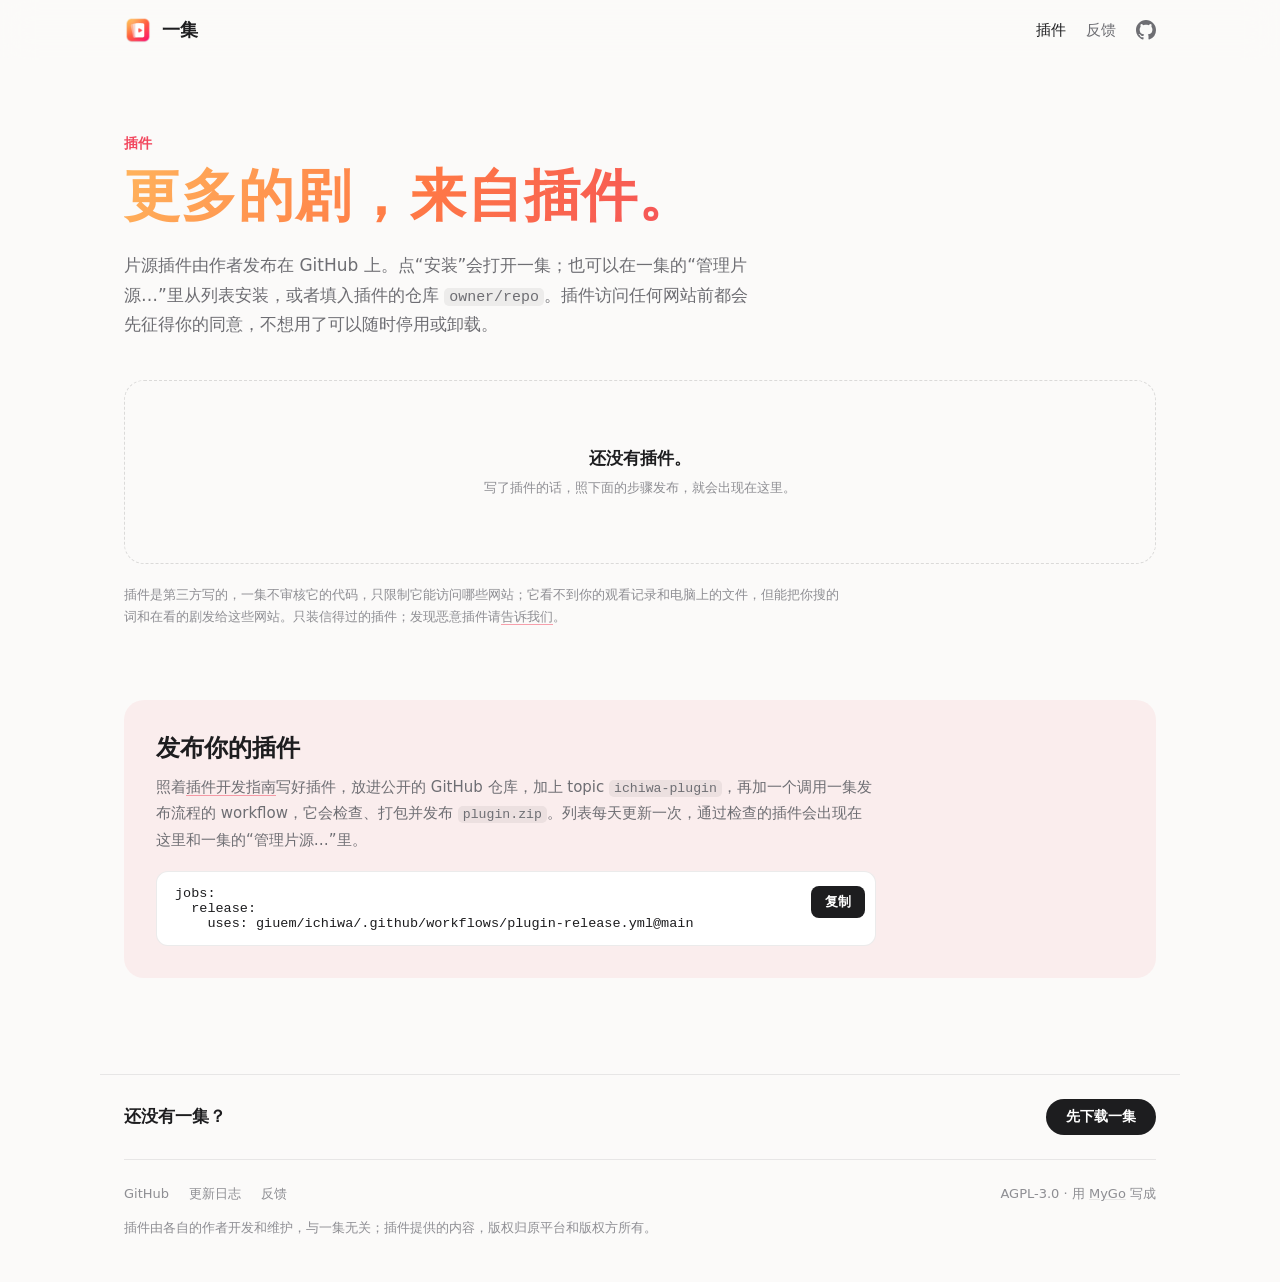
==== website/plugins.html @ 8e31389d "Show the plugin index on the website Add website/plugins.html: it reads plugins.json from the site a" ====
<!doctype html>
<html lang="zh-CN">
<head>
  <meta charset="utf-8">
  <meta name="viewport" content="width=device-width, initial-scale=1">
  <meta http-equiv="Content-Security-Policy" content="default-src 'none'; script-src 'self'; style-src 'self'; img-src 'self' https://avatars.githubusercontent.com; connect-src 'self'; base-uri 'none'; form-action 'none'">
  <title>一集 · 片源插件</title>
  <meta name="description" content="一集的片源插件：由作者发布在 GitHub 上，点一下装进一集。也可以发布你自己写的插件。">
  <meta name="theme-color" content="#fbfaf9" media="(prefers-color-scheme: light)">
  <meta name="theme-color" content="#0b0b0d" media="(prefers-color-scheme: dark)">
  <meta property="og:title" content="一集 · 片源插件">
  <meta property="og:description" content="更多的剧，来自插件。">
  <meta property="og:image" content="icon.png">
  <link rel="icon" type="image/png" href="favicon.png">
  <link rel="apple-touch-icon" href="icon.png">
  <link rel="stylesheet" href="style.css">
</head>
<body>
  <nav class="nav" aria-label="站点">
    <a class="brand" href="./"><img src="icon.png" width="28" height="28" alt="">一集</a>
    <div class="nav-links">
      <a href="plugins.html" aria-current="page">插件</a>
      <a href="https://github.com/giuem/ichiwa/issues">反馈</a>
      <a class="gh" href="https://github.com/giuem/ichiwa" aria-label="GitHub">
        <svg viewBox="0 0 16 16" width="20" height="20" aria-hidden="true"><path fill="currentColor" d="M8 0C3.58 0 0 3.58 0 8c0 3.54 2.29 6.53 5.47 7.59.4.07.55-.17.55-.38 0-.19-.01-.82-.01-1.49-2.01.37-2.53-.49-2.69-.94-.09-.23-.48-.94-.82-1.13-.28-.15-.68-.52-.01-.53.63-.01 1.08.58 1.23.82.72 1.21 1.87.87 2.33.66.07-.52.28-.87.51-1.07-1.78-.2-3.64-.89-3.64-3.95 0-.87.31-1.59.82-2.15-.08-.2-.36-1.02.08-2.12 0 0 .67-.21 2.2.82.64-.18 1.32-.27 2-.27.68 0 1.36.09 2 .27 1.53-1.04 2.2-.82 2.2-.82.44 1.1.16 1.92.08 2.12.51.56.82 1.27.82 2.15 0 3.07-1.87 3.75-3.65 3.95.29.25.54.73.54 1.48 0 1.07-.01 1.93-.01 2.2 0 .21.15.46.55.38A8.013 8.013 0 0016 8c0-4.42-3.58-8-8-8z"/></svg>
      </a>
    </div>
  </nav>

  <main class="plugins-page">
    <header class="page-head">
      <p class="eyebrow">插件</p>
      <h1 class="page-title"><span>更多的剧，</span><span>来自插件。</span></h1>
      <p class="lede">片源插件由作者发布在 GitHub 上。点“安装”会打开一集；也可以在一集的“管理片源…”里从列表安装，或者填入插件的仓库 <code>owner/repo</code>。插件访问任何网站前都会先征得你的同意，不想用了可以随时停用或卸载。</p>
    </header>

    <section class="browse" aria-labelledby="browse-title">
      <h2 id="browse-title" class="visually-hidden">插件列表</h2>
      <div class="tools" id="tools" hidden>
        <p class="count" id="count" aria-live="polite"></p>
        <label class="search">
          <svg viewBox="0 0 24 24" aria-hidden="true"><circle cx="11" cy="11" r="7"/><path d="m20 20-3.5-3.5"/></svg>
          <span class="visually-hidden">搜索插件</span>
          <input id="q" type="search" placeholder="搜索插件" autocomplete="off" spellcheck="false">
        </label>
      </div>
      <div class="status" id="status" role="status">
        <p class="status-text" id="status-text">正在读取插件列表…</p>
        <p class="fine" id="status-fine" hidden></p>
        <button class="button small" type="button" id="retry" hidden>重试</button>
      </div>
      <ul class="cards" id="cards" hidden></ul>
      <p class="fine risk-note">插件是第三方写的，一集不审核它的代码，只限制它能访问哪些网站；它看不到你的观看记录和电脑上的文件，但能把你搜的词和在看的剧发给这些网站。只装信得过的插件；发现恶意插件请<a href="https://github.com/giuem/ichiwa/issues">告诉我们</a>。</p>
    </section>

    <section class="publish" id="publish" aria-labelledby="publish-title">
      <h2 id="publish-title">发布你的插件</h2>
      <p>照着<a href="https://github.com/giuem/ichiwa/blob/main/docs/plugin-development.md">插件开发指南</a>写好插件，放进公开的 GitHub 仓库，加上 topic <code>ichiwa-plugin</code>，再加一个调用一集发布流程的 workflow，它会检查、打包并发布 <code>plugin.zip</code>。列表每天更新一次，通过检查的插件会出现在这里和一集的“管理片源…”里。</p>
      <div class="code block">
        <pre><code>jobs:
  release:
    uses: giuem/ichiwa/.github/workflows/plugin-release.yml@main</code></pre>
        <button class="copy" type="button">复制</button>
      </div>
    </section>
  </main>

  <footer class="foot">
    <div class="foot-cta">
      <p>还没有一集？</p>
      <a class="button small" href="./#download">先下载一集</a>
    </div>
    <p>
      <a href="https://github.com/giuem/ichiwa">GitHub</a>
      <a href="https://github.com/giuem/ichiwa/blob/main/CHANGELOG.md">更新日志</a>
      <a href="https://github.com/giuem/ichiwa/issues">反馈</a>
      <span>AGPL-3.0 · 用 <a href="https://github.com/egoist/mygo">MyGo</a> 写成</span>
    </p>
    <p class="disclaimer">插件由各自的作者开发和维护，与一集无关；插件提供的内容，版权归原平台和版权方所有。</p>
  </footer>

  <script src="plugins.js"></script>
</body>
</html>
---- website/style.css ----
:root {
  color-scheme: light dark;
  --bg: #fbfaf9;
  --text: #1d1d1f;
  --muted: #6e6e73;
  --faint: #8e8e93;
  --line: rgba(0, 0, 0, 0.08);
  --button: #1d1d1f;
  --button-text: #fff;
  --menu: #fff;
  --code: #fff;
  --accent: #f2475e;
  --grad: linear-gradient(120deg, #ffb35c, #ff7a45 45%, #f2475e);
  --sans: -apple-system, BlinkMacSystemFont, "SF Pro Text", "PingFang SC", "Hiragino Sans GB", "Segoe UI", "Microsoft YaHei", system-ui, sans-serif;
  --rounded: ui-rounded, "SF Pro Rounded", -apple-system, BlinkMacSystemFont, "PingFang SC", system-ui, sans-serif;
  --mono: ui-monospace, "SF Mono", Menlo, Consolas, monospace;
}

@media (prefers-color-scheme: dark) {
  :root {
    --bg: #0b0b0d;
    --text: #f5f5f7;
    --muted: #a1a1a6;
    --faint: #6e6e73;
    --line: rgba(255, 255, 255, 0.1);
    --button: #f5f5f7;
    --button-text: #0b0b0d;
    --menu: #1c1c1f;
    --code: #151517;
  }
}

* { box-sizing: border-box; }
html { -webkit-text-size-adjust: 100%; scroll-behavior: smooth; }
body { margin: 0; background: var(--bg); color: var(--text); font: 17px/1.6 var(--sans); -webkit-font-smoothing: antialiased; }
a { color: inherit; text-decoration: none; }
img { display: block; }
:focus-visible { outline: 3px solid var(--accent); outline-offset: 3px; border-radius: 6px; }
.visually-hidden { position: absolute; width: 1px; height: 1px; overflow: hidden; clip: rect(0 0 0 0); white-space: nowrap; }

main { max-width: 1080px; margin: 0 auto; padding: 0 24px; }

/* Nav */
.nav {
  position: sticky;
  top: 0;
  z-index: 10;
  display: flex;
  align-items: center;
  justify-content: space-between;
  height: 60px;
  padding: 0 max(24px, calc((100% - 1032px) / 2));
  background: color-mix(in srgb, var(--bg) 82%, transparent);
  -webkit-backdrop-filter: saturate(180%) blur(16px);
  backdrop-filter: saturate(180%) blur(16px);
}
.brand { display: flex; align-items: center; gap: 10px; font: 600 18px var(--rounded); }
.brand img { border-radius: 7px; }
.nav-links { display: flex; align-items: center; gap: 20px; font-size: 15px; color: var(--muted); }
.nav-links a { display: inline-flex; transition: color 0.15s; }
.nav-links a:hover { color: var(--text); }

/* Hero */
.hero { display: flex; flex-direction: column; align-items: center; text-align: center; padding: 64px 0 56px; }
h1 {
  margin: 0;
  font: 800 clamp(48px, 9vw, 88px)/1.05 var(--rounded);
  letter-spacing: 0.02em;
  background: var(--grad);
  -webkit-background-clip: text;
  background-clip: text;
  color: transparent;
  padding-bottom: 4px;
  /* The full stop's ink sits in the left half of its box: leave the empty
     half out of the centering. */
  margin-right: -0.5em;
}
.lede { margin: 16px 0 0; color: var(--muted); font-size: 20px; line-height: 1.6; }
.fine { margin: 14px 0 0; color: var(--faint); font-size: 13px; }

.download { position: relative; margin-top: 32px; }
.button {
  display: inline-flex;
  align-items: center;
  gap: 8px;
  padding: 12px 24px;
  border: 0;
  border-radius: 999px;
  background: var(--button);
  color: var(--button-text);
  font: 600 16px var(--sans);
  cursor: pointer;
  transition: transform 0.15s, opacity 0.15s;
}
.button:hover { opacity: 0.88; }
.button:active { transform: scale(0.98); }
.chevron { width: 16px; height: 16px; fill: none; stroke: currentColor; stroke-width: 2.4; stroke-linecap: round; stroke-linejoin: round; transition: transform 0.15s; }
.button[aria-expanded="true"] .chevron { transform: rotate(180deg); }

.menu {
  position: absolute;
  z-index: 5;
  top: calc(100% + 8px);
  left: 50%;
  transform: translateX(-50%);
  width: 240px;
  padding: 6px;
  border: 1px solid var(--line);
  border-radius: 14px;
  background: var(--menu);
  text-align: left;
  box-shadow: 0 20px 50px -18px rgba(0, 0, 0, 0.3);
  animation: menu-in 0.14s ease-out;
}
@keyframes menu-in { from { opacity: 0; transform: translateX(-50%) translateY(-4px); } }
.menu a { display: flex; justify-content: space-between; align-items: baseline; gap: 12px; padding: 9px 12px; border-radius: 9px; font-size: 15px; }
.menu a:hover, .menu a:focus-visible { background: color-mix(in srgb, var(--text) 7%, transparent); outline: none; }
.menu span { color: var(--muted); font-size: 13px; }

/* Player: a replica of the app's player page */
.showcase { margin: 0; }
.showcase figcaption { margin-top: 16px; text-align: center; color: var(--faint); font-size: 13px; }
.app {
  --a-accent: oklch(0.62 0.22 18);
  --a-bg: #fff;
  --a-surface: #f2f2f5;
  --a-text: #1d1d1f;
  --a-muted: rgba(60, 60, 67, 0.62);
  --a-faint: rgba(60, 60, 67, 0.3);
  --a-line: rgba(0, 0, 0, 0.07);
  position: relative;
  display: flex;
  height: 640px;
  border-radius: 12px;
  overflow: hidden;
  background: #000;
  color: #fff;
  font-size: 13px;
  line-height: 1.4;
  box-shadow: 0 0 0 1px rgba(0, 0, 0, 0.14), 0 40px 90px -30px rgba(242, 71, 94, 0.4), 0 24px 60px -28px rgba(0, 0, 0, 0.55);
  -webkit-user-select: none;
  user-select: none;
}
.app:focus-visible { outline: 3px solid var(--accent); outline-offset: 4px; border-radius: 12px; }
@media (prefers-color-scheme: dark) {
  .app {
    --a-accent: oklch(0.66 0.21 18);
    --a-bg: #141416;
    --a-surface: #202024;
    --a-text: #f5f5f7;
    --a-muted: rgba(235, 235, 245, 0.58);
    --a-faint: rgba(235, 235, 245, 0.3);
    --a-line: rgba(255, 255, 255, 0.08);
    box-shadow: 0 0 0 1px rgba(255, 255, 255, 0.1), 0 40px 90px -30px rgba(242, 71, 94, 0.3);
  }
}
.app button { font: inherit; color: inherit; border: 0; background: none; padding: 0; cursor: pointer; }
.app svg { display: block; fill: currentColor; }
.app svg.stroke { fill: none; stroke: currentColor; stroke-width: 2.2; stroke-linecap: round; stroke-linejoin: round; }
.app svg.stroke.thin { stroke-width: 1.8; }
.app svg .knobc { fill: #000; }
.app:fullscreen { border-radius: 0; }
.app:fullscreen .panel { display: none; }

.stage { position: relative; flex: 1; min-width: 0; display: flex; flex-direction: column; justify-content: space-between; background: #000; }
.stage.idle { cursor: none; }

/* The picture, contained: a 9:16 episode on black */
.picture { position: absolute; inset: 0; display: grid; place-items: center; }
.video { position: relative; height: 100%; aspect-ratio: 9 / 16; max-width: 100%; overflow: hidden; }
.scene { position: absolute; inset: -4%; transform-origin: 50% 60%; }
.scene i { position: absolute; display: block; }
.sky { inset: 0; background: linear-gradient(180deg, #2b1d4a 0%, #8a3b6e 34%, #ff7a5c 62%, #ffc98a 78%, #3b1834 100%); }
.sun { left: 50%; top: 58%; width: 34%; aspect-ratio: 1; border-radius: 50%; transform: translate(-50%, -50%); background: radial-gradient(circle, #fff3d6 0 42%, rgba(255, 220, 170, 0.5) 55%, rgba(255, 200, 150, 0) 72%); }
.city { left: 0; right: 0; bottom: 30%; height: 22%; background:
  linear-gradient(#1f1030, #1f1030) 6% 100% / 9% 70% no-repeat,
  linear-gradient(#24123a, #24123a) 17% 100% / 7% 95% no-repeat,
  linear-gradient(#1c0e2c, #1c0e2c) 26% 100% / 11% 55% no-repeat,
  linear-gradient(#26143c, #26143c) 62% 100% / 8% 85% no-repeat,
  linear-gradient(#1d0f2e, #1d0f2e) 72% 100% / 12% 60% no-repeat,
  linear-gradient(#22113a, #22113a) 88% 100% / 8% 100% no-repeat; opacity: 0.9; }
.hill { left: -20%; right: -20%; bottom: 0; height: 34%; border-radius: 50% 50% 0 0; background: #1a0c24; }
.hill.two { left: 35%; right: -50%; height: 26%; background: #10071a; }
.subtitle { position: absolute; left: 6%; right: 6%; bottom: 16%; margin: 0; text-align: center; font-size: 16px; font-weight: 600; letter-spacing: 0.02em; text-shadow: 0 0 3px rgba(0, 0, 0, 0.9), 0 1px 2px rgba(0, 0, 0, 0.8); transition: opacity 0.2s; }

/* Danmaku, as the app draws it: white text with a shadow one point down
   and right, and how many sent it in yellow */
.dm-layer { position: absolute; inset: 0; overflow: hidden; pointer-events: none; }
.dm { position: absolute; top: 0; left: 0; white-space: nowrap; font-weight: 600; color: rgba(255, 255, 255, 0.92); text-shadow: 1px 1px 0 rgba(0, 0, 0, 0.6); will-change: transform; }
.dm .n { display: inline-block; margin-left: 0.25em; font-weight: 700; color: #ffd666; transition: transform 0.25s cubic-bezier(.3, 1.6, .5, 1); }
.dm .n.pop { transform: scale(1.4); }

.boost { position: absolute; top: 64px; left: 50%; transform: translateX(-50%); display: flex; align-items: center; gap: 5px; padding: 6px 12px; border-radius: 999px; background: rgba(0, 0, 0, 0.55); font-size: 12.5px; font-weight: 600; z-index: 3; }
.boost svg { width: 12px; height: 12px; }
.boost[hidden], .pop[hidden] { display: none; }
.toast { position: absolute; left: 50%; bottom: 96px; z-index: 4; transform: translate(-50%, 8px); padding: 8px 14px; border-radius: 10px; background: rgba(30, 30, 32, 0.92); box-shadow: 0 8px 24px rgba(0, 0, 0, 0.35); font-size: 13px; font-weight: 500; opacity: 0; pointer-events: none; transition: opacity 0.2s, transform 0.25s; white-space: nowrap; }
.toast.show { opacity: 1; transform: translate(-50%, 0); }

/* Chrome: shows while paused, and while the pointer moves over the stage */
.chrome { position: relative; z-index: 2; transition: opacity 0.3s ease; }
.stage.idle .chrome { opacity: 0; }
.titlebar { display: flex; align-items: center; gap: 8px; padding: 12px 14px 34px 16px; background: linear-gradient(rgba(0, 0, 0, 0.7), transparent); }
.lights { display: flex; gap: 8px; margin-right: 10px; }
.lights i { width: 12px; height: 12px; border-radius: 50%; background: #ff5f57; }
.lights i:nth-child(2) { background: #febc2e; }
.lights i:nth-child(3) { background: #28c840; }
.titles { flex: 1; min-width: 0; display: flex; flex-direction: column; gap: 1px; }
.titles b { font-size: 15px; }
.titles span { font-size: 11.5px; color: rgba(255, 255, 255, 0.65); }

.controls { padding: 40px 18px 12px; background: linear-gradient(transparent, rgba(0, 0, 0, 0.78)); }
.row { display: flex; align-items: center; gap: 2px; margin-top: 4px; }
.rb { position: relative; display: grid; place-items: center; width: 30px; height: 30px; border-radius: 50%; transition: background 0.15s, transform 0.15s cubic-bezier(.3, 1.5, .5, 1), color 0.15s; }
.rb:hover { background: rgba(128, 128, 128, 0.16); }
.rb:active { transform: scale(0.88); }
.rb:disabled { opacity: 0.35; cursor: default; background: none; transform: none; }
.rb svg { width: 15px; height: 15px; }
.rb.big { width: 38px; height: 38px; }
.rb.big svg { width: 22px; height: 22px; }
.rb.on, .pop-anchor .rb[aria-expanded="true"] { color: var(--a-accent); }
.pp { position: absolute; transition: transform 0.34s cubic-bezier(.3, 1.6, .5, 1), opacity 0.2s; }
.rb .pp.pause, .playing .rb .pp.play { transform: scale(0.4); opacity: 0; }
.playing .rb .pp.pause { transform: scale(1); opacity: 1; }
.vol-off, .muted .vol-on { display: none !important; }
.muted .vol-off { display: block !important; }
.wave { fill: none; stroke: currentColor; stroke-width: 1.8; stroke-linecap: round; }
.time { margin-left: 8px; font-size: 12.5px; font-variant-numeric: tabular-nums; white-space: nowrap; }
.time b { font-weight: 500; }
.time span { color: rgba(255, 255, 255, 0.55); }
.spacer { flex: 1; }
.speed { height: 30px; min-width: 30px; padding: 0 8px !important; border-radius: 999px; font-size: 12.5px !important; font-weight: 700; transition: background 0.15s, transform 0.15s; }
.speed:hover { background: rgba(255, 255, 255, 0.14) !important; }
.speed:active { transform: scale(0.92); }
.speed[aria-expanded="true"] { color: var(--a-accent) !important; }

/* Seek bar: grows under the pointer, with the time there over it */
.seek { position: relative; height: 20px; cursor: pointer; touch-action: none; }
.seek:focus-visible { outline: 2px solid var(--a-accent); outline-offset: 2px; border-radius: 4px; }
.track { position: absolute; left: 0; right: 0; top: 50%; height: 3px; transform: translateY(-50%); border-radius: 3px; background: rgba(255, 255, 255, 0.22); transition: height 0.2s; }
.track i { display: block; height: 100%; width: 0; border-radius: inherit; background: var(--a-accent); }
.knob { position: absolute; top: 50%; width: 13px; height: 13px; margin: -6.5px 0 0 -6.5px; border-radius: 50%; background: #fff; transform: scale(0); transition: transform 0.2s; }
.seek-tip { position: absolute; bottom: 24px; width: 56px; padding: 3px 0; border-radius: 5px; background: rgba(0, 0, 0, 0.72); text-align: center; font-size: 11.5px; font-weight: 600; font-variant-numeric: tabular-nums; opacity: 0; pointer-events: none; transition: opacity 0.15s; }
.seek:hover .track, .seek.drag .track { height: 5px; }
.seek:hover .knob, .seek.drag .knob { transform: scale(1); }
.seek:hover .seek-tip, .seek.drag .seek-tip { opacity: 1; }

/* Tooltips, above the button; below it in the title bar */
[data-tip]::after {
  content: attr(data-tip);
  position: absolute;
  bottom: calc(100% + 6px);
  left: 50%;
  transform: translateX(-50%);
  padding: 5px 8px;
  border-radius: 5px;
  background: #f5f5f7;
  color: #1d1d1f;
  font-size: 12px;
  font-weight: 400;
  white-space: nowrap;
  box-shadow: 0 2px 8px rgba(0, 0, 0, 0.2);
  opacity: 0;
  pointer-events: none;
  transition: opacity 0.12s;
}
[data-tip-below]::after { bottom: auto; top: calc(100% + 6px); }
[data-tip]:hover::after { opacity: 1; transition-delay: 0.5s; }
.row > :last-child[data-tip]::after { left: auto; right: 0; transform: none; }
.pop-anchor[data-open] [data-tip]::after { display: none; }

/* Popovers of the controls */
.pop-anchor { position: relative; }
.pop { position: absolute; bottom: calc(100% + 8px); z-index: 5; padding: 6px; border-radius: 12px; background: rgba(30, 30, 32, 0.97); border: 1px solid rgba(255, 255, 255, 0.08); box-shadow: 0 8px 28px rgba(0, 0, 0, 0.4); animation: pop-in 0.16s ease-out; }
@keyframes pop-in { from { opacity: 0; transform: translateY(4px) scale(0.97); } }
.speed-pop { left: 50%; width: 96px; margin-left: -48px; display: grid; gap: 2px; }
.speed-pop button { height: 30px; border-radius: 8px; font-size: 13px; font-weight: 500; transition: background 0.12s; }
.speed-pop button:hover { background: rgba(255, 255, 255, 0.14); }
.speed-pop button[aria-selected="true"] { background: rgba(255, 255, 255, 0.1); color: var(--a-accent); font-weight: 700; }
.dm-pop { right: -90px; width: 300px; padding: 14px 18px 18px; border-radius: 14px; }
.dm-head { display: flex; align-items: center; margin-bottom: 16px; }
.dm-head b { flex: 1; font-size: 14px; }
.dm-head button { height: 24px; padding: 0 8px !important; border-radius: 6px; font-size: 12.5px; color: rgba(255, 255, 255, 0.75) !important; }
.dm-head button:hover:not(:disabled) { background: rgba(255, 255, 255, 0.12) !important; }
.dm-head button:disabled { opacity: 0.4; cursor: default; }
.setting { margin-top: 16px; }
.setting:first-child { margin-top: 0; }
.setting-head { display: flex; margin-bottom: 8px; font-size: 13px; font-weight: 500; }
.setting-head span { flex: 1; }
.setting-head em { font-style: normal; font-size: 12.5px; color: rgba(255, 255, 255, 0.55); }
.slider { position: relative; height: 22px; cursor: pointer; touch-action: none; }
.slider .rail, .slider .fill { position: absolute; top: 9px; left: 0; height: 4px; border-radius: 2px; }
.slider .rail { right: 0; background: rgba(255, 255, 255, 0.18); }
.slider .fill { background: rgba(255, 255, 255, 0.85); }
.slider .dot { position: absolute; top: 9px; width: 4px; height: 4px; margin-left: -2px; border-radius: 2px; background: rgba(0, 0, 0, 0.35); }
.slider .thumb { position: absolute; top: 3px; width: 16px; height: 16px; margin-left: -8px; border-radius: 50%; background: #fff; transition: transform 0.15s; }
.slider:hover .thumb, .slider.drag .thumb { transform: scale(1.125); }

/* Side panel, in the app's light or dark */
.panel { flex: none; width: 368px; height: 100%; overflow-y: auto; padding: 40px 20px 28px; background: var(--a-bg); color: var(--a-text); border-left: 1px solid var(--a-line); scrollbar-width: none; }
.panel::-webkit-scrollbar { display: none; }
.app.no-panel .panel { display: none; }
.about { display: flex; gap: 14px; align-items: flex-start; }
.poster { flex: none; width: 96px; aspect-ratio: 3 / 4; border-radius: 10px; overflow: hidden; background: linear-gradient(180deg, #2b1d4a, #8a3b6e 40%, #ff7a5c 68%, #ffc98a 82%, #1a0c24); position: relative; }
.poster i { position: absolute; left: 50%; top: 62%; width: 36%; aspect-ratio: 1; border-radius: 50%; transform: translate(-50%, -50%); background: radial-gradient(circle, #fff3d6 0 42%, transparent 70%); }
.about-text { flex: 1; min-width: 0; display: flex; flex-direction: column; align-items: flex-start; gap: 7px; }
.show-title { font-size: 17px; line-height: 1.3; }
.meta { font-size: 12px; color: var(--a-muted); }
.tags { display: flex; flex-wrap: wrap; gap: 5px; }
.tags i { font-style: normal; font-size: 11px; color: var(--a-muted); padding: 2px 8px; border-radius: 5px; background: var(--a-surface); }
.follow { display: inline-flex !important; align-items: center; gap: 7px; height: 34px; margin-top: 4px; padding: 0 16px !important; border-radius: 999px; background: var(--a-accent) !important; color: #fff !important; font-size: 13px !important; font-weight: 600; transition: transform 0.15s, background 0.15s; }
.follow svg { width: 14px; height: 14px; }
.follow:active { transform: scale(0.96); }
.follow.on { background: var(--a-surface) !important; color: var(--a-text) !important; }
.follow.on svg { display: none; }
.desc { margin: 14px 0 0; font-size: 12.5px; line-height: 1.55; color: var(--a-muted); display: -webkit-box; -webkit-line-clamp: 3; -webkit-box-orient: vertical; overflow: hidden; cursor: pointer; }
.desc.open { -webkit-line-clamp: unset; }
.eps-head { display: flex; align-items: baseline; margin-top: 24px; }
.eps-head b { flex: 1; font-size: 15px; }
.eps-head span { font-size: 12px; color: var(--a-muted); }
.ranges { display: flex; gap: 6px; margin-top: 12px; }
.ranges button { height: 30px; padding: 0 14px !important; border-radius: 999px; background: var(--a-surface) !important; color: var(--a-muted) !important; font-size: 13px !important; font-weight: 500; transition: transform 0.15s; }
.ranges button:active { transform: scale(0.95); }
.ranges button.on { background: var(--a-text) !important; color: var(--a-bg) !important; }
.eps { display: grid; grid-template-columns: repeat(6, 1fr); gap: 8px; margin-top: 12px; }
.ep { position: relative; height: 36px; border-radius: 9px; overflow: hidden; display: grid; place-items: center; background: var(--a-surface) !important; color: var(--a-text) !important; font-size: 13px !important; font-weight: 600; font-variant-numeric: tabular-nums; transition: transform 0.15s, background 0.15s; }
.ep:hover { background: color-mix(in srgb, var(--a-surface) 92%, var(--a-text)) !important; }
.ep:active { transform: scale(0.92); }
.ep.done { color: var(--a-muted) !important; }
.ep.locked { color: var(--a-faint) !important; cursor: default; }
.ep.cur { background: var(--a-accent) !important; color: #fff !important; }
.ep .mark { position: absolute; top: 4px; right: 5px; width: 7px; height: 7px; color: var(--a-faint); }
.ep .part { position: absolute; left: 0; bottom: 0; height: 2.5px; background: var(--a-accent); }
.bars { display: flex; align-items: center; gap: 2px; height: 13px; }
.bars i { width: 2px; height: 40%; border-radius: 1px; background: #fff; }
.playing .bars i { animation: bar 0.9s ease-in-out infinite; }
.bars i:nth-child(2) { height: 100%; animation-delay: -0.3s !important; }
.bars i:nth-child(3) { height: 70%; animation-delay: -0.6s !important; }
.bars i:nth-child(4) { height: 85%; animation-delay: -0.15s !important; }
.bars i:nth-child(5) { height: 50%; animation-delay: -0.45s !important; }
@keyframes bar { 50% { transform: scaleY(0.35); } }
.related { display: grid; grid-template-columns: repeat(3, 1fr); gap: 10px; margin-top: 12px; }
.related i { aspect-ratio: 3 / 4; border-radius: 9px; }
.r1 { background: linear-gradient(160deg, #8ec5ff, #6b5cff); }
.r2 { background: linear-gradient(160deg, #ffb0c8, #c2408c); }
.r3 { background: linear-gradient(160deg, #9fe6c4, #1f9e8f); }

/* List: features as an episode list */
.list { max-width: 880px; margin: 0 auto; padding: 112px 0 96px; }
.list ol { list-style: none; margin: 0; padding: 0; display: grid; grid-template-columns: 1fr 1fr; gap: 8px 48px; }
.list li { display: flex; gap: 16px; align-items: flex-start; padding: 16px 0; border-top: 1px solid var(--line); }
.no { flex: none; font: 700 13px/26px var(--mono); color: var(--accent); }
.list h3 { margin: 0; font-size: 17px; line-height: 26px; }
.list p { margin: 2px 0 0; color: var(--muted); font-size: 15px; }

/* Install */
.install { max-width: 720px; margin: 0 auto; padding-bottom: 112px; text-align: center; }
.install h2 { margin: 0 0 20px; font: 700 28px var(--rounded); }
.code { display: flex; align-items: center; gap: 12px; padding: 8px 8px 8px 18px; border: 1px solid var(--line); border-radius: 12px; background: var(--code); text-align: left; }
.code code { flex: 1; min-width: 0; overflow-x: auto; white-space: nowrap; font: 14px/1.6 var(--mono); scrollbar-width: none; }
.code code::-webkit-scrollbar { display: none; }
.copy { flex: none; padding: 7px 14px; border: 0; border-radius: 8px; background: var(--button); color: var(--button-text); font: 600 13px var(--sans); cursor: pointer; }
.copy:hover { opacity: 0.88; }

/* Footer */
.foot { max-width: 1080px; margin: 0 auto; padding: 24px 24px 40px; border-top: 1px solid var(--line); color: var(--faint); font-size: 13px; }
.foot p { margin: 0; display: flex; flex-wrap: wrap; gap: 8px 20px; }
.foot p span { margin-left: auto; }
.foot a:hover { color: var(--text); }
.foot span a { text-decoration: underline; text-decoration-color: var(--line); }
.foot .disclaimer { display: block; margin-top: 12px; line-height: 1.7; }

/* Plugins page */
.nav-links a[aria-current="page"] { color: var(--text); }
.page-head { max-width: 640px; padding: 72px 0 40px; }
.eyebrow { margin: 0 0 10px; color: var(--accent); font-size: 14px; font-weight: 600; }
.page-title { margin-right: 0; font-size: clamp(36px, 6vw, 56px); line-height: 1.15; }
.page-title span { display: inline-block; }
.page-head .lede { margin-top: 18px; font-size: 17px; line-height: 1.75; }
.plugins-page code { font: 0.88em var(--mono); padding: 1px 5px; border-radius: 5px; background: color-mix(in srgb, var(--text) 6%, transparent); }
.plugins-page p a { text-decoration: underline; text-decoration-color: color-mix(in srgb, var(--accent) 50%, transparent); text-underline-offset: 3px; }
.plugins-page p a:hover { color: var(--accent); }
.browse { padding-bottom: 72px; }
.tools { display: flex; align-items: center; justify-content: space-between; gap: 16px; margin-bottom: 16px; }
.tools[hidden], .status[hidden], .cards[hidden], .status [hidden] { display: none; }
.count { margin: 0; color: var(--faint); font-size: 13px; }
.search { flex: 0 1 240px; display: flex; align-items: center; gap: 8px; height: 36px; padding: 0 14px; border: 1px solid var(--line); border-radius: 999px; color: var(--faint); }
.search:focus-within { border-color: color-mix(in srgb, var(--accent) 60%, transparent); }
.search svg { flex: none; width: 15px; height: 15px; fill: none; stroke: currentColor; stroke-width: 2.2; stroke-linecap: round; }
.search input { flex: 1; min-width: 0; height: 100%; border: 0; background: none; color: var(--text); font: 15px var(--sans); outline: none; }
.search input::placeholder { color: var(--faint); }
.status { padding: 64px 24px; border: 1px dashed color-mix(in srgb, var(--text) 14%, transparent); border-radius: 20px; text-align: center; }
.status-text { margin: 0; font-size: 17px; font-weight: 600; }
.status.loading .status-text { color: var(--muted); font-weight: 400; }
.status .fine { margin-top: 6px; }
.button.small { margin-top: 20px; padding: 9px 20px; font-size: 14px; }
.cards { list-style: none; margin: 0; padding: 0; display: grid; grid-template-columns: repeat(3, minmax(0, 1fr)); gap: 16px; }
.card { min-width: 0; display: flex; flex-direction: column; padding: 24px; border: 1px solid var(--line); border-radius: 20px; background: var(--code); }
.card-head { display: flex; align-items: center; gap: 12px; }
.plugin-icon { flex: none; width: 40px; height: 40px; border-radius: 10px; object-fit: cover; background: color-mix(in srgb, var(--text) 6%, transparent); }
.plugin-icon.letter { display: grid; place-items: center; background: var(--grad); color: #fff; font: 700 19px var(--rounded); }
.card-titles { min-width: 0; display: flex; flex-direction: column; }
.plugin-name { margin: 0; font: 700 18px/1.3 var(--rounded); overflow-wrap: anywhere; }
.plugin-repo { margin-top: 2px; color: var(--faint); font-size: 12.5px; line-height: 1.45; overflow-wrap: anywhere; }
.plugin-repo:hover { color: var(--text); }
.plugin-desc { margin: 14px 0 0; color: var(--muted); font-size: 14px; line-height: 1.65; overflow-wrap: anywhere; display: -webkit-box; -webkit-line-clamp: 4; -webkit-box-orient: vertical; overflow: hidden; }
.plugin-desc.none { color: var(--faint); }
.plugin-meta, .plugin-hosts { margin: 10px 0 0; color: var(--faint); font-size: 12.5px; line-height: 1.55; overflow-wrap: anywhere; }
.plugin-hosts { margin-top: 2px; display: -webkit-box; -webkit-line-clamp: 2; -webkit-box-orient: vertical; overflow: hidden; }
.plugin-meta.needs { margin-top: 2px; color: var(--accent); }
.plugin-actions { display: grid; grid-template-columns: 1fr 1fr; gap: 8px; margin-top: auto; padding-top: 20px; }
.action { display: inline-flex; align-items: center; justify-content: center; gap: 7px; height: 42px; border-radius: 12px; background: color-mix(in srgb, var(--text) 6%, transparent); font-size: 14px; font-weight: 600; transition: opacity 0.15s, transform 0.15s; }
.action:hover { opacity: 0.85; }
.action:active { transform: scale(0.98); }
.action.primary { background: var(--accent); color: #fff; }
.action svg { width: 15px; height: 15px; fill: currentColor; }
.action svg.stroke { fill: none; stroke: currentColor; stroke-width: 2.2; stroke-linecap: round; stroke-linejoin: round; }
.risk-note { max-width: 720px; margin-top: 20px; line-height: 1.7; }
.publish { margin-bottom: 96px; padding: 32px; border-radius: 20px; background: color-mix(in srgb, var(--accent) 7%, transparent); }
.publish h2 { margin: 0 0 10px; font: 700 24px var(--rounded); }
.publish > p { max-width: 720px; margin: 0; color: var(--muted); font-size: 15px; line-height: 1.75; }
.code.block { align-items: flex-start; max-width: 720px; margin-top: 18px; padding: 14px 10px 14px 18px; }
.code.block pre { flex: 1; min-width: 0; margin: 0; overflow-x: auto; scrollbar-width: none; }
.code.block code { display: block; overflow: visible; white-space: pre; padding: 0; background: none; font-size: 13.5px; }
.foot-cta { display: flex; align-items: center; justify-content: space-between; gap: 16px; margin-bottom: 24px; padding-bottom: 24px; border-bottom: 1px solid var(--line); }
.foot-cta p { margin: 0; color: var(--text); font: 600 17px var(--rounded); }
.foot-cta .button { margin: 0; }
.foot .foot-cta .button:hover { color: var(--button-text); }

@media (max-width: 900px) {
  .cards { grid-template-columns: repeat(2, minmax(0, 1fr)); }
}
@media (max-width: 760px) {
  .page-head { padding: 40px 0 28px; }
  .page-head .lede { font-size: 16px; }
  .browse { padding-bottom: 56px; }
  .cards { grid-template-columns: 1fr; gap: 12px; }
  .card { padding: 20px; }
  .tools { flex-wrap: wrap; }
  .search { flex: 1 1 100%; order: -1; }
  .publish { margin-bottom: 64px; padding: 24px 20px; }
}

@media (prefers-reduced-motion: reduce) {
  html { scroll-behavior: auto; }
  .menu { animation: none; }
  .pp, .rb, .chrome, .toast { transition: none; }
  .playing .bars i { animation: none; }
}

@media (max-width: 900px) {
  .app { height: 600px; }
  .panel, #panel-btn { display: none; }
}

@media (max-width: 760px) {
  main { padding: 0 16px; }
  .nav { padding: 0 16px; height: 54px; }
  .foot { padding: 20px 16px 32px; }
  .hero { padding: 40px 0 40px; }
  .lede { font-size: 17px; }
  .app { height: 560px; border-radius: 10px; }
  .wide-only { display: none !important; }
  .lights { display: none; }
  .list { padding: 72px 0 64px; }
  .list ol { grid-template-columns: 1fr; }
  .install { padding-bottom: 72px; }
  .install h2 { font-size: 24px; }
  .foot p span { margin-left: 0; }
}
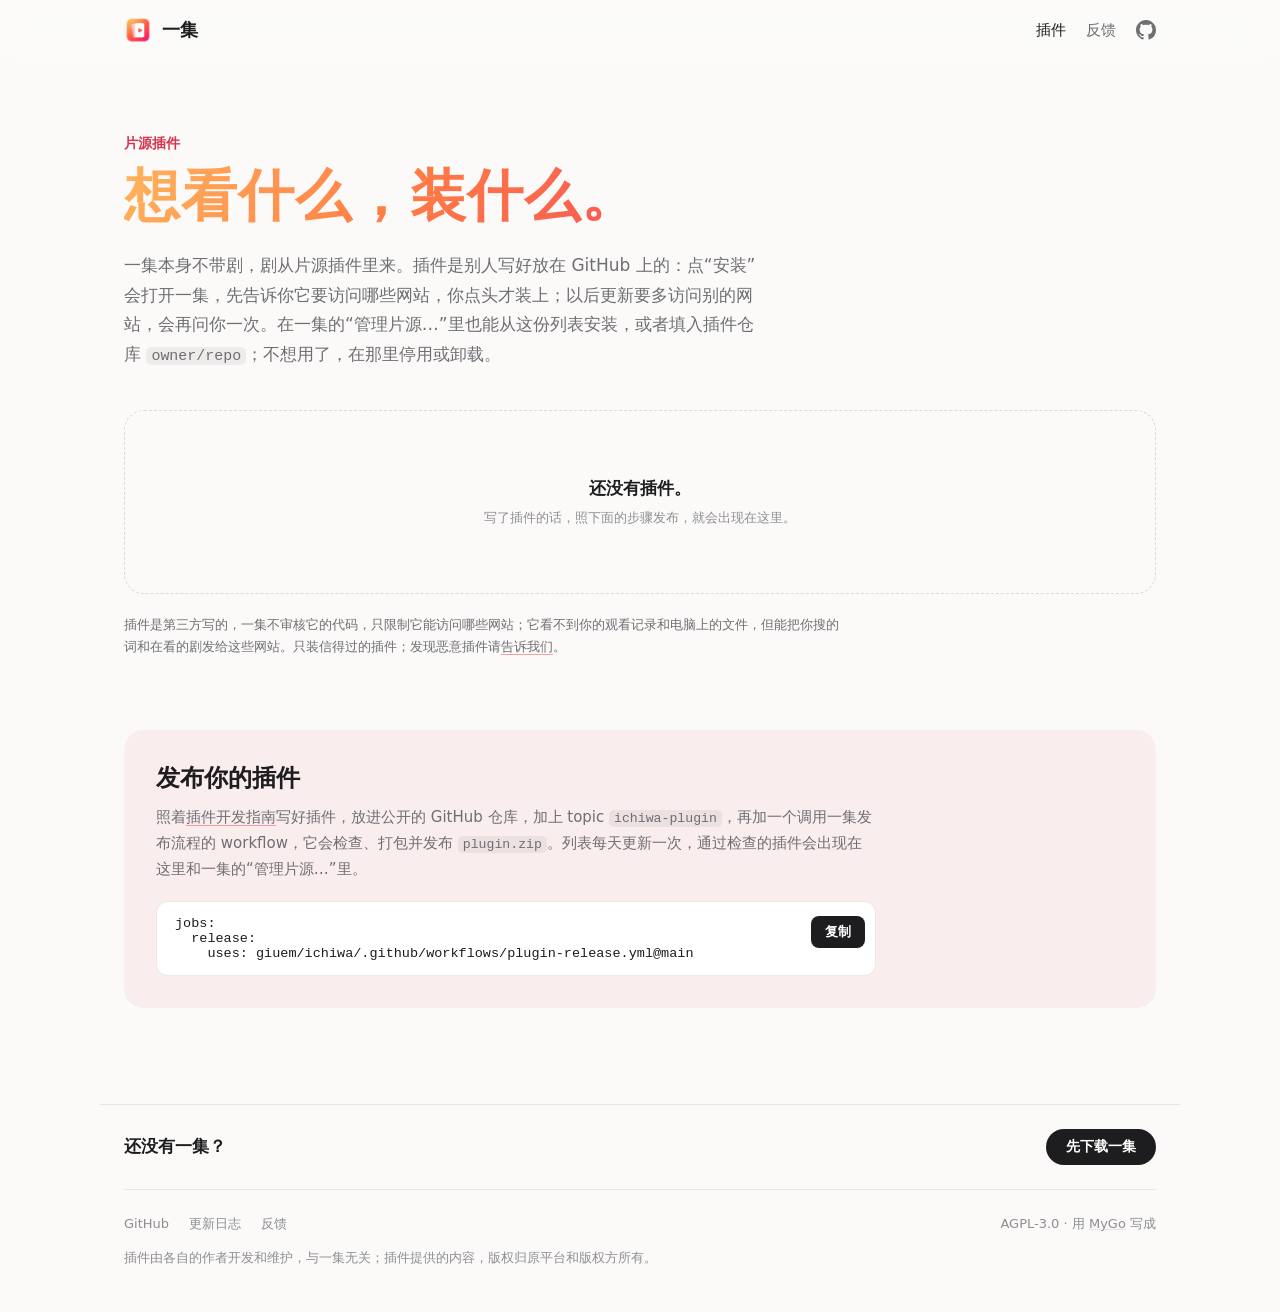
==== commit ec0e8dea: "Address the review of the plugin page Rewrite the heading and intro in Ichiwa's own words and say wh" ====
--- a/website/plugins.html
+++ b/website/plugins.html
@@ -5,11 +5,11 @@
   <meta name="viewport" content="width=device-width, initial-scale=1">
   <meta http-equiv="Content-Security-Policy" content="default-src 'none'; script-src 'self'; style-src 'self'; img-src 'self' https://avatars.githubusercontent.com; connect-src 'self'; base-uri 'none'; form-action 'none'">
   <title>一集 · 片源插件</title>
-  <meta name="description" content="一集的片源插件：由作者发布在 GitHub 上，点一下装进一集。也可以发布你自己写的插件。">
+  <meta name="description" content="一集的片源插件列表：插件放在 GitHub 上，点“安装”装进一集，确认要访问的网站后才生效。也可以发布你自己写的插件。">
   <meta name="theme-color" content="#fbfaf9" media="(prefers-color-scheme: light)">
   <meta name="theme-color" content="#0b0b0d" media="(prefers-color-scheme: dark)">
   <meta property="og:title" content="一集 · 片源插件">
-  <meta property="og:description" content="更多的剧，来自插件。">
+  <meta property="og:description" content="想看什么，装什么：一集的片源插件。">
   <meta property="og:image" content="icon.png">
   <link rel="icon" type="image/png" href="favicon.png">
   <link rel="apple-touch-icon" href="icon.png">
@@ -29,9 +29,9 @@
 
   <main class="plugins-page">
     <header class="page-head">
-      <p class="eyebrow">插件</p>
-      <h1 class="page-title"><span>更多的剧，</span><span>来自插件。</span></h1>
-      <p class="lede">片源插件由作者发布在 GitHub 上。点“安装”会打开一集；也可以在一集的“管理片源…”里从列表安装，或者填入插件的仓库 <code>owner/repo</code>。插件访问任何网站前都会先征得你的同意，不想用了可以随时停用或卸载。</p>
+      <p class="eyebrow">片源插件</p>
+      <h1 class="page-title"><span>想看什么，</span><span>装什么。</span></h1>
+      <p class="lede">一集本身不带剧，剧从片源插件里来。插件是别人写好放在 GitHub 上的：点“安装”会打开一集，先告诉你它要访问哪些网站，你点头才装上；以后更新要多访问别的网站，会再问你一次。在一集的“管理片源…”里也能从这份列表安装，或者填入插件仓库 <code>owner/repo</code>；不想用了，在那里停用或卸载。</p>
     </header>
 
     <section class="browse" aria-labelledby="browse-title">
@@ -44,7 +44,7 @@
           <input id="q" type="search" placeholder="搜索插件" autocomplete="off" spellcheck="false">
         </label>
       </div>
-      <div class="status" id="status" role="status">
+      <div class="status" id="status" role="status" tabindex="-1">
         <p class="status-text" id="status-text">正在读取插件列表…</p>
         <p class="fine" id="status-fine" hidden></p>
         <button class="button small" type="button" id="retry" hidden>重试</button>
--- a/website/style.css
+++ b/website/style.css
@@ -10,6 +10,9 @@
   --menu: #fff;
   --code: #fff;
   --accent: #f2475e;
+  /* The accent darkened for text and white labels on light backgrounds */
+  --accent-ink: #d6334c;
+  --accent-fill: #d6334c;
   --grad: linear-gradient(120deg, #ffb35c, #ff7a45 45%, #f2475e);
   --sans: -apple-system, BlinkMacSystemFont, "SF Pro Text", "PingFang SC", "Hiragino Sans GB", "Segoe UI", "Microsoft YaHei", system-ui, sans-serif;
   --rounded: ui-rounded, "SF Pro Rounded", -apple-system, BlinkMacSystemFont, "PingFang SC", system-ui, sans-serif;
@@ -27,6 +30,7 @@
     --button-text: #0b0b0d;
     --menu: #1c1c1f;
     --code: #151517;
+    --accent-ink: #f2475e;
   }
 }
 
@@ -372,19 +376,20 @@
 /* Plugins page */
 .nav-links a[aria-current="page"] { color: var(--text); }
 .page-head { max-width: 640px; padding: 72px 0 40px; }
-.eyebrow { margin: 0 0 10px; color: var(--accent); font-size: 14px; font-weight: 600; }
+.eyebrow { margin: 0 0 10px; color: var(--accent-ink); font-size: 14px; font-weight: 600; }
 .page-title { margin-right: 0; font-size: clamp(36px, 6vw, 56px); line-height: 1.15; }
 .page-title span { display: inline-block; }
 .page-head .lede { margin-top: 18px; font-size: 17px; line-height: 1.75; }
 .plugins-page code { font: 0.88em var(--mono); padding: 1px 5px; border-radius: 5px; background: color-mix(in srgb, var(--text) 6%, transparent); }
 .plugins-page p a { text-decoration: underline; text-decoration-color: color-mix(in srgb, var(--accent) 50%, transparent); text-underline-offset: 3px; }
-.plugins-page p a:hover { color: var(--accent); }
+.plugins-page p a:hover { color: var(--accent-ink); }
 .browse { padding-bottom: 72px; }
 .tools { display: flex; align-items: center; justify-content: space-between; gap: 16px; margin-bottom: 16px; }
 .tools[hidden], .status[hidden], .cards[hidden], .status [hidden] { display: none; }
-.count { margin: 0; color: var(--faint); font-size: 13px; }
+.count { margin: 0; color: var(--muted); font-size: 13px; }
 .search { flex: 0 1 240px; display: flex; align-items: center; gap: 8px; height: 36px; padding: 0 14px; border: 1px solid var(--line); border-radius: 999px; color: var(--faint); }
-.search:focus-within { border-color: color-mix(in srgb, var(--accent) 60%, transparent); }
+.search:focus-within { outline: 3px solid var(--accent); outline-offset: 2px; }
+.status:focus { outline: none; }
 .search svg { flex: none; width: 15px; height: 15px; fill: none; stroke: currentColor; stroke-width: 2.2; stroke-linecap: round; }
 .search input { flex: 1; min-width: 0; height: 100%; border: 0; background: none; color: var(--text); font: 15px var(--sans); outline: none; }
 .search input::placeholder { color: var(--faint); }
@@ -400,27 +405,32 @@
 .plugin-icon.letter { display: grid; place-items: center; background: var(--grad); color: #fff; font: 700 19px var(--rounded); }
 .card-titles { min-width: 0; display: flex; flex-direction: column; }
 .plugin-name { margin: 0; font: 700 18px/1.3 var(--rounded); overflow-wrap: anywhere; }
-.plugin-repo { margin-top: 2px; color: var(--faint); font-size: 12.5px; line-height: 1.45; overflow-wrap: anywhere; }
+.plugin-repo { margin-top: 2px; color: var(--muted); font-size: 12.5px; line-height: 1.45; overflow-wrap: anywhere; }
 .plugin-repo:hover { color: var(--text); }
 .plugin-desc { margin: 14px 0 0; color: var(--muted); font-size: 14px; line-height: 1.65; overflow-wrap: anywhere; display: -webkit-box; -webkit-line-clamp: 4; -webkit-box-orient: vertical; overflow: hidden; }
-.plugin-desc.none { color: var(--faint); }
-.plugin-meta, .plugin-hosts { margin: 10px 0 0; color: var(--faint); font-size: 12.5px; line-height: 1.55; overflow-wrap: anywhere; }
-.plugin-hosts { margin-top: 2px; display: -webkit-box; -webkit-line-clamp: 2; -webkit-box-orient: vertical; overflow: hidden; }
-.plugin-meta.needs { margin-top: 2px; color: var(--accent); }
+.plugin-desc.none { color: var(--muted); font-style: italic; }
+.plugin-meta, .plugin-hosts { margin: 10px 0 0; color: var(--muted); font-size: 12.5px; line-height: 1.55; overflow-wrap: anywhere; }
+.plugin-hosts { margin-top: 2px; }
+.plugin-hosts span:focus { outline: none; }
+.more { padding: 0; border: 0; background: none; color: var(--text); font: inherit; font-weight: 600; text-decoration: underline; text-decoration-color: var(--line); text-underline-offset: 3px; cursor: pointer; }
+.more:hover { text-decoration-color: currentColor; }
+.plugin-meta.note { margin-top: 2px; color: var(--accent-ink); }
 .plugin-actions { display: grid; grid-template-columns: 1fr 1fr; gap: 8px; margin-top: auto; padding-top: 20px; }
 .action { display: inline-flex; align-items: center; justify-content: center; gap: 7px; height: 42px; border-radius: 12px; background: color-mix(in srgb, var(--text) 6%, transparent); font-size: 14px; font-weight: 600; transition: opacity 0.15s, transform 0.15s; }
 .action:hover { opacity: 0.85; }
 .action:active { transform: scale(0.98); }
-.action.primary { background: var(--accent); color: #fff; }
+.action.primary { background: var(--accent-fill); color: #fff; }
+.plugin-actions.single { grid-template-columns: 1fr; }
 .action svg { width: 15px; height: 15px; fill: currentColor; }
 .action svg.stroke { fill: none; stroke: currentColor; stroke-width: 2.2; stroke-linecap: round; stroke-linejoin: round; }
-.risk-note { max-width: 720px; margin-top: 20px; line-height: 1.7; }
+.risk-note { max-width: 720px; margin-top: 20px; color: var(--muted); line-height: 1.7; }
 .publish { margin-bottom: 96px; padding: 32px; border-radius: 20px; background: color-mix(in srgb, var(--accent) 7%, transparent); }
 .publish h2 { margin: 0 0 10px; font: 700 24px var(--rounded); }
 .publish > p { max-width: 720px; margin: 0; color: var(--muted); font-size: 15px; line-height: 1.75; }
 .code.block { align-items: flex-start; max-width: 720px; margin-top: 18px; padding: 14px 10px 14px 18px; }
-.code.block pre { flex: 1; min-width: 0; margin: 0; overflow-x: auto; scrollbar-width: none; }
-.code.block code { display: block; overflow: visible; white-space: pre; padding: 0; background: none; font-size: 13.5px; }
+/* Wraps rather than scrolls on a phone; copying takes the text as written */
+.code.block pre { flex: 1; min-width: 0; margin: 0; }
+.code.block code { display: block; overflow: visible; white-space: pre-wrap; overflow-wrap: anywhere; padding: 0; background: none; font-size: 13.5px; }
 .foot-cta { display: flex; align-items: center; justify-content: space-between; gap: 16px; margin-bottom: 24px; padding-bottom: 24px; border-bottom: 1px solid var(--line); }
 .foot-cta p { margin: 0; color: var(--text); font: 600 17px var(--rounded); }
 .foot-cta .button { margin: 0; }
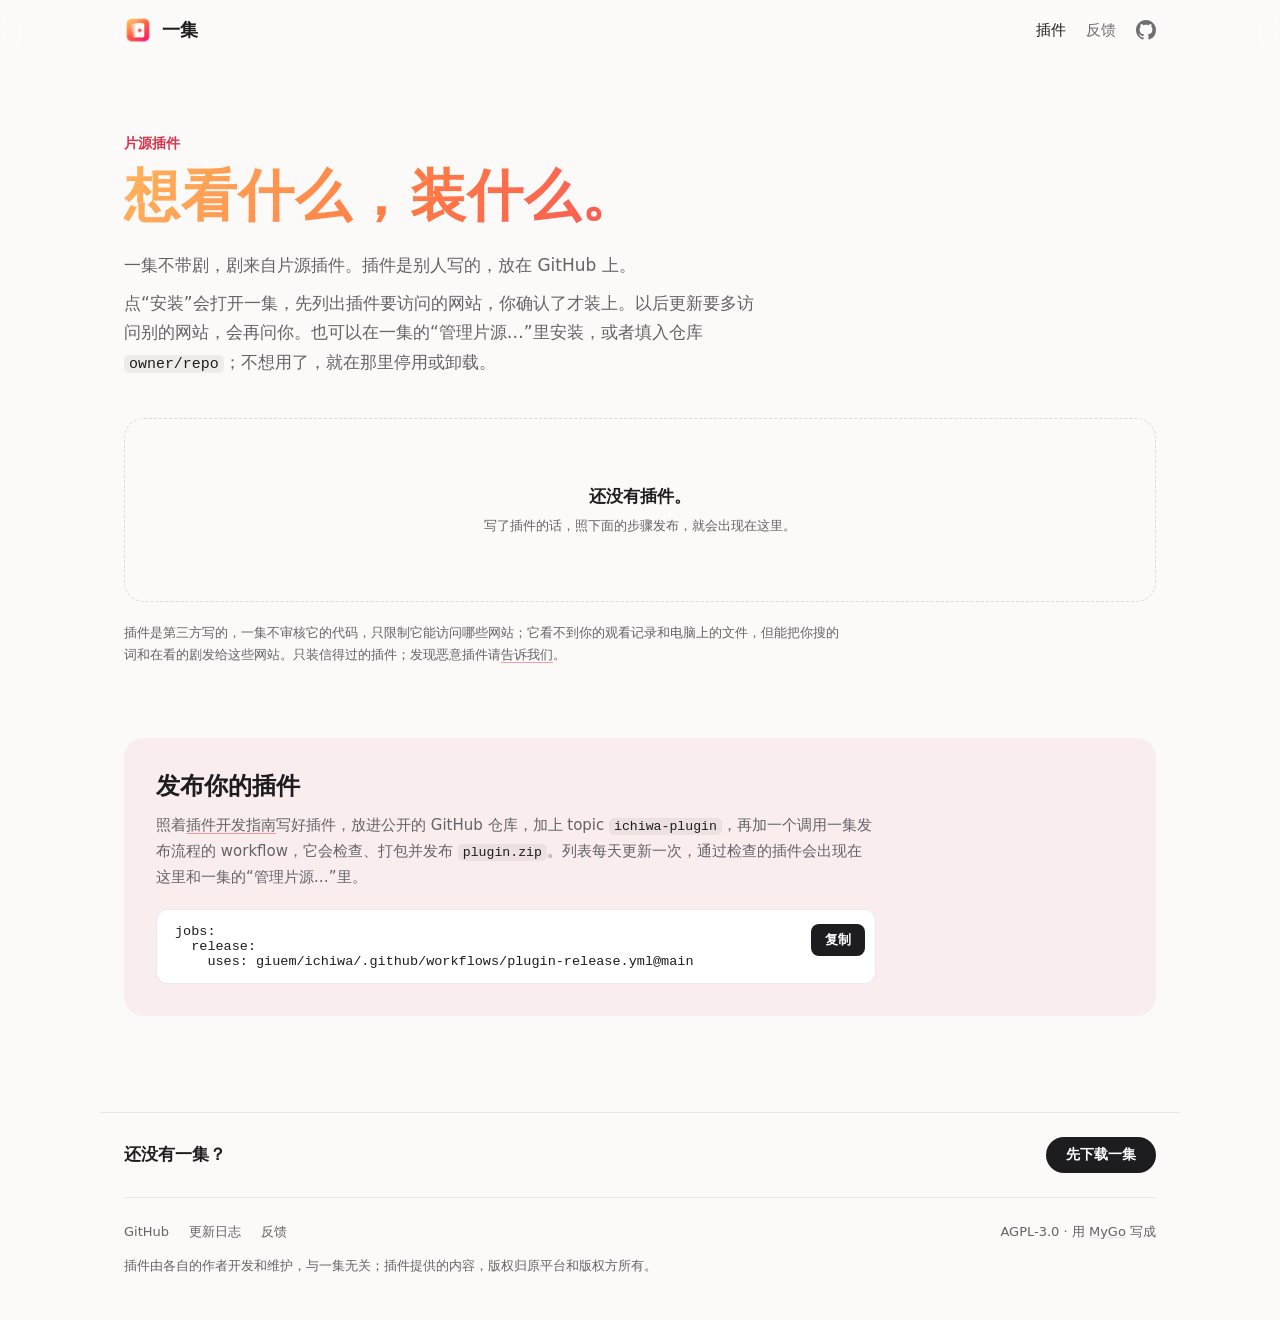
==== commit ebbcf0d3: "Match the app's host rules and block plugins by id too The page dropped hosts the app accepts, such " ====
--- a/website/plugins.html
+++ b/website/plugins.html
@@ -31,7 +31,8 @@
     <header class="page-head">
       <p class="eyebrow">片源插件</p>
       <h1 class="page-title"><span>想看什么，</span><span>装什么。</span></h1>
-      <p class="lede">一集本身不带剧，剧从片源插件里来。插件是别人写好放在 GitHub 上的：点“安装”会打开一集，先告诉你它要访问哪些网站，你点头才装上；以后更新要多访问别的网站，会再问你一次。在一集的“管理片源…”里也能从这份列表安装，或者填入插件仓库 <code>owner/repo</code>；不想用了，在那里停用或卸载。</p>
+      <p class="lede">一集不带剧，剧来自片源插件。插件是别人写的，放在 GitHub 上。</p>
+      <p class="lede">点“安装”会打开一集，先列出插件要访问的网站，你确认了才装上。以后更新要多访问别的网站，会再问你。也可以在一集的“管理片源…”里安装，或者填入仓库 <code>owner/repo</code>；不想用了，就在那里停用或卸载。</p>
     </header>
 
     <section class="browse" aria-labelledby="browse-title">
@@ -49,7 +50,7 @@
         <p class="fine" id="status-fine" hidden></p>
         <button class="button small" type="button" id="retry" hidden>重试</button>
       </div>
-      <ul class="cards" id="cards" hidden></ul>
+      <ul class="cards" id="cards" tabindex="-1" hidden></ul>
       <p class="fine risk-note">插件是第三方写的，一集不审核它的代码，只限制它能访问哪些网站；它看不到你的观看记录和电脑上的文件，但能把你搜的词和在看的剧发给这些网站。只装信得过的插件；发现恶意插件请<a href="https://github.com/giuem/ichiwa/issues">告诉我们</a>。</p>
     </section>
 
@@ -65,7 +66,7 @@
     </section>
   </main>
 
-  <footer class="foot">
+  <footer class="foot plugins-foot">
     <div class="foot-cta">
       <p>还没有一集？</p>
       <a class="button small" href="./#download">先下载一集</a>
--- a/website/style.css
+++ b/website/style.css
@@ -380,7 +380,14 @@
 .page-title { margin-right: 0; font-size: clamp(36px, 6vw, 56px); line-height: 1.15; }
 .page-title span { display: inline-block; }
 .page-head .lede { margin-top: 18px; font-size: 17px; line-height: 1.75; }
-.plugins-page code { font: 0.88em var(--mono); padding: 1px 5px; border-radius: 5px; background: color-mix(in srgb, var(--text) 6%, transparent); }
+.page-head .lede + .lede { margin-top: 8px; }
+/* Small print here carries what users decide on: a darker grey in light
+   mode keeps it at 4.5:1 or more, on the tinted panels too. */
+@media (prefers-color-scheme: light) {
+  .plugins-page, .plugins-foot { --muted: #636368; }
+}
+.plugins-foot, .plugins-foot .disclaimer { color: var(--muted); }
+.plugins-page code { color: var(--text); font: 0.88em var(--mono); padding: 1px 5px; border-radius: 5px; background: color-mix(in srgb, var(--text) 6%, transparent); }
 .plugins-page p a { text-decoration: underline; text-decoration-color: color-mix(in srgb, var(--accent) 50%, transparent); text-underline-offset: 3px; }
 .plugins-page p a:hover { color: var(--accent-ink); }
 .browse { padding-bottom: 72px; }
@@ -389,14 +396,14 @@
 .count { margin: 0; color: var(--muted); font-size: 13px; }
 .search { flex: 0 1 240px; display: flex; align-items: center; gap: 8px; height: 36px; padding: 0 14px; border: 1px solid var(--line); border-radius: 999px; color: var(--faint); }
 .search:focus-within { outline: 3px solid var(--accent); outline-offset: 2px; }
-.status:focus { outline: none; }
+.status:focus:not(:focus-visible), .cards:focus:not(:focus-visible), .plugin-hosts span:focus:not(:focus-visible) { outline: none; }
 .search svg { flex: none; width: 15px; height: 15px; fill: none; stroke: currentColor; stroke-width: 2.2; stroke-linecap: round; }
 .search input { flex: 1; min-width: 0; height: 100%; border: 0; background: none; color: var(--text); font: 15px var(--sans); outline: none; }
-.search input::placeholder { color: var(--faint); }
+.search input::placeholder { color: var(--muted); }
 .status { padding: 64px 24px; border: 1px dashed color-mix(in srgb, var(--text) 14%, transparent); border-radius: 20px; text-align: center; }
 .status-text { margin: 0; font-size: 17px; font-weight: 600; }
 .status.loading .status-text { color: var(--muted); font-weight: 400; }
-.status .fine { margin-top: 6px; }
+.status .fine { margin-top: 6px; color: var(--muted); }
 .button.small { margin-top: 20px; padding: 9px 20px; font-size: 14px; }
 .cards { list-style: none; margin: 0; padding: 0; display: grid; grid-template-columns: repeat(3, minmax(0, 1fr)); gap: 16px; }
 .card { min-width: 0; display: flex; flex-direction: column; padding: 24px; border: 1px solid var(--line); border-radius: 20px; background: var(--code); }
@@ -411,7 +418,8 @@
 .plugin-desc.none { color: var(--muted); font-style: italic; }
 .plugin-meta, .plugin-hosts { margin: 10px 0 0; color: var(--muted); font-size: 12.5px; line-height: 1.55; overflow-wrap: anywhere; }
 .plugin-hosts { margin-top: 2px; }
-.plugin-hosts span:focus { outline: none; }
+.plugin-hosts .odd { font-style: normal; color: var(--accent-ink); }
+.odd-note { display: block; color: var(--accent-ink); }
 .more { padding: 0; border: 0; background: none; color: var(--text); font: inherit; font-weight: 600; text-decoration: underline; text-decoration-color: var(--line); text-underline-offset: 3px; cursor: pointer; }
 .more:hover { text-decoration-color: currentColor; }
 .plugin-meta.note { margin-top: 2px; color: var(--accent-ink); }
